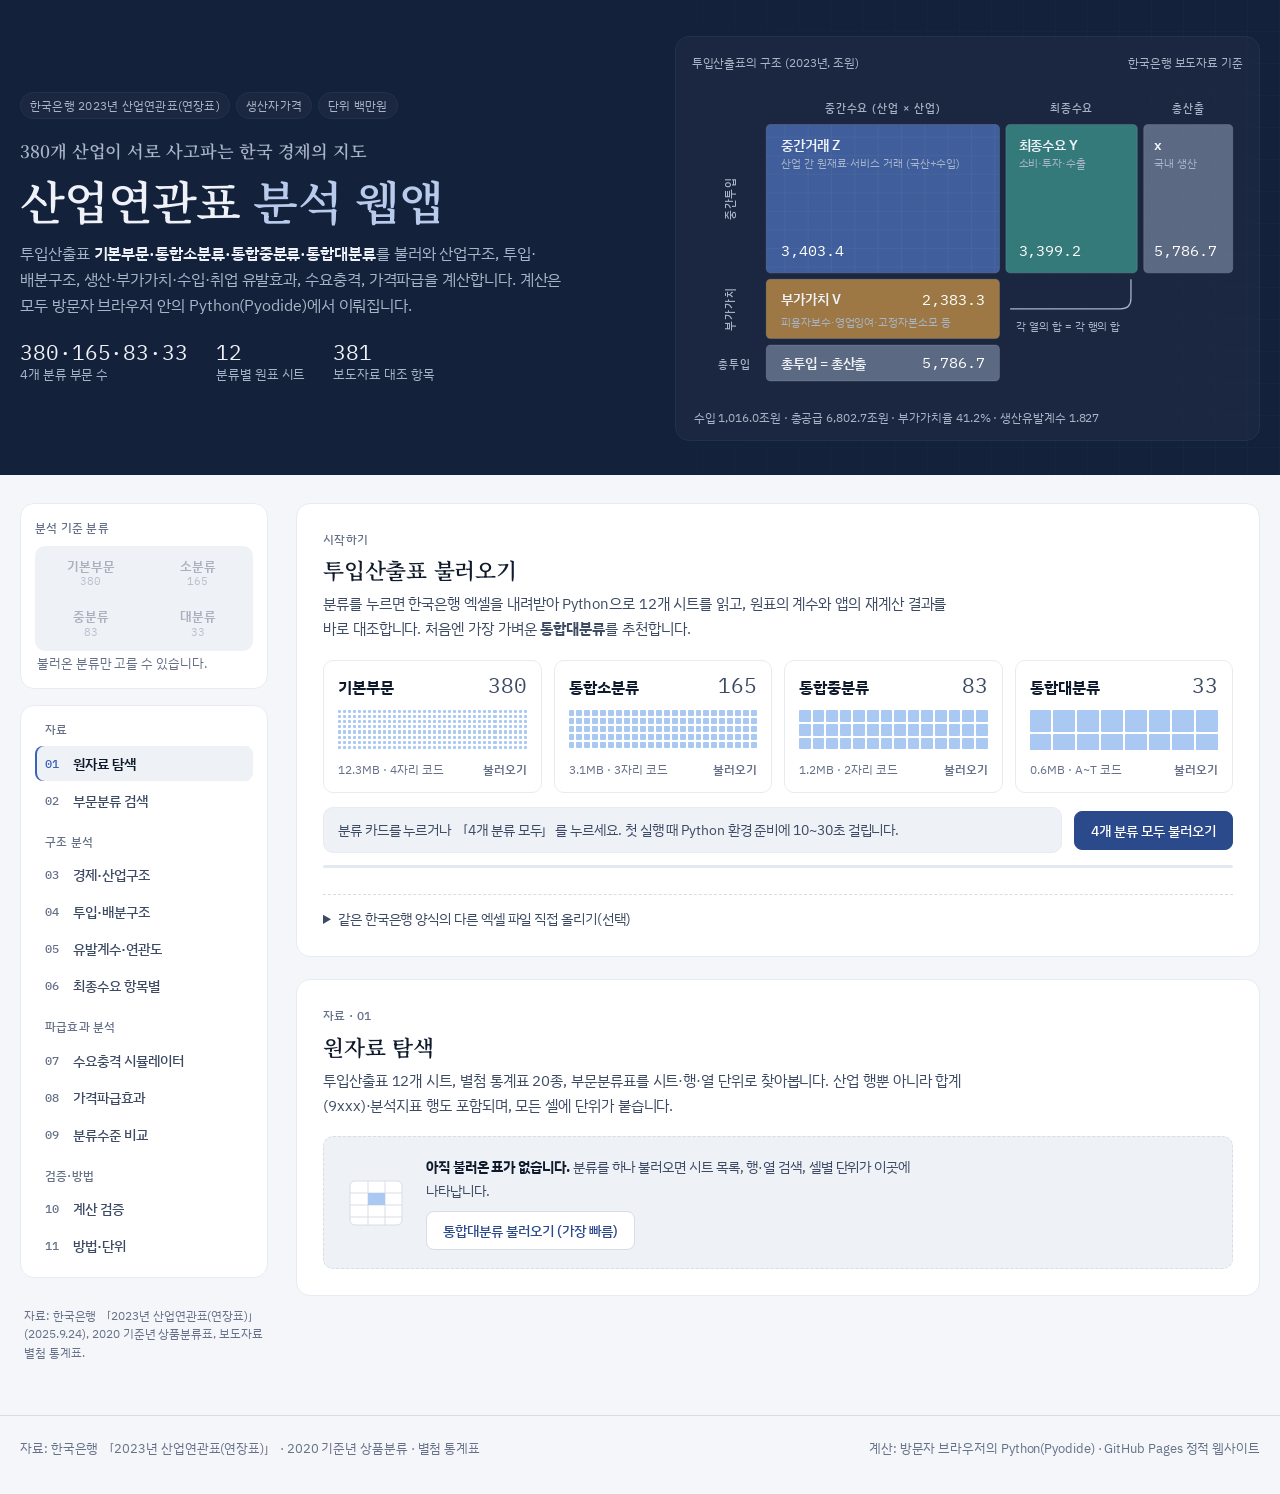
==== index.html @ 854ae1f7 "산업연관표 분석 웹앱 추가 (2023년 산업연관표 연장표) - 기본부문·통합소분류·통합중분류·통합대분류 투입산출표, 부문분류표, 별첨 통계표 - Pyodide로 브라우저에서 mod" ====
<!DOCTYPE html>
<html lang="ko">
<head>
<meta charset="utf-8">
<meta name="viewport" content="width=device-width,initial-scale=1,viewport-fit=cover">
<title>산업연관표 분석 웹앱</title>
<meta name="description" content="한국은행 2023년 산업연관표(연장표) 기본부문·소분류·중분류·대분류 투입산출표를 브라우저(Pyodide)에서 분석하는 웹앱">
<link rel="preconnect" href="https://fonts.googleapis.com">
<link rel="preconnect" href="https://fonts.gstatic.com" crossorigin>
<link rel="stylesheet" href="https://fonts.googleapis.com/css2?family=IBM+Plex+Mono:wght@400;500&family=IBM+Plex+Sans+KR:wght@400;500;600;700&family=Noto+Serif+KR:wght@600;700&display=swap">
<link rel="stylesheet" href="./style.css">
<script defer src="./app.js"></script>
</head>
<body>
<header class="hero">
  <div class="wrap">
    <div>
      <div class="hero-meta">
        <span class="tag">한국은행 2023년 산업연관표(연장표)</span>
        <span class="tag">생산자가격</span>
        <span class="tag">단위 백만원</span>
      </div>
      <p class="kicker">380개 산업이 서로 사고파는 한국 경제의 지도</p>
      <h1>산업연관표 <em>분석 웹앱</em></h1>
      <p class="lead">투입산출표 <strong>기본부문·통합소분류·통합중분류·통합대분류</strong>를 불러와 산업구조, 투입·배분구조, 생산·부가가치·수입·취업 유발효과, 수요충격, 가격파급을 계산합니다. 계산은 모두 방문자 브라우저 안의 Python(Pyodide)에서 이뤄집니다.</p>
      <div class="hero-facts">
        <div><b>380·165·83·33</b><span>4개 분류 부문 수</span></div>
        <div><b>12</b><span>분류별 원표 시트</span></div>
        <div><b>381</b><span>보도자료 대조 항목</span></div>
      </div>
    </div>
    <figure class="io-figure" aria-labelledby="io-cap">
      <figcaption id="io-cap"><span>투입산출표의 구조 (2023년, 조원)</span><span id="hero-src">한국은행 보도자료 기준</span></figcaption>
      <svg viewBox="0 0 520 300" role="img" aria-label="투입산출표 구조도: 중간거래, 최종수요, 부가가치, 총산출">
        <defs>
          <pattern id="cells" width="22" height="17.5" patternUnits="userSpaceOnUse"><path d="M22 0V17.5M0 17.5H22" class="grid-line"/></pattern>
        </defs>
        <text class="t-ax" x="180" y="28" text-anchor="middle">중간수요 (산업 × 산업)</text>
        <text class="t-ax" x="358" y="28" text-anchor="middle">최종수요</text>
        <text class="t-ax" x="468" y="28" text-anchor="middle">총산출</text>
        <text class="t-ax" transform="rotate(-90 40 110)" x="40" y="110" text-anchor="middle">중간투입</text>
        <text class="t-ax" transform="rotate(-90 40 214)" x="40" y="214" text-anchor="middle">부가가치</text>
        <text class="t-ax" x="40" y="270" text-anchor="middle">총투입</text>
        <rect class="blk" x="70" y="40" width="220" height="140" rx="4" fill="var(--cell-z)"/>
        <rect x="70" y="40" width="220" height="140" rx="4" fill="url(#cells)"/>
        <text class="t-h" x="84" y="64">중간거래 Z</text>
        <text class="t-s" x="84" y="80">산업 간 원재료·서비스 거래 (국산+수입)</text>
        <text class="t-n" id="hero-z" x="84" y="164">3,403.4</text>
        <rect class="blk" x="296" y="40" width="124" height="140" rx="4" fill="var(--cell-f)"/>
        <text class="t-h" x="308" y="64">최종수요 Y</text>
        <text class="t-s" x="308" y="80">소비·투자·수출</text>
        <text class="t-n" id="hero-f" x="308" y="164">3,399.2</text>
        <rect class="blk" x="426" y="40" width="84" height="140" rx="4" fill="var(--cell-t)"/>
        <text class="t-h" x="436" y="64">x</text>
        <text class="t-s" x="436" y="80">국내 생산</text>
        <text class="t-n" id="hero-x" x="436" y="164">5,786.7</text>
        <rect class="blk" x="70" y="186" width="220" height="56" rx="4" fill="var(--cell-v)"/>
        <text class="t-h" x="84" y="209">부가가치 V</text>
        <text class="t-n" id="hero-va" x="276" y="210" text-anchor="end">2,383.3</text>
        <text class="t-s" x="84" y="230">피용자보수·영업잉여·고정자본소모 등</text>
        <rect class="blk" x="70" y="248" width="220" height="34" rx="4" fill="var(--cell-t)"/>
        <text class="t-h" x="84" y="270">총투입 = 총산출</text>
        <text class="t-n" id="hero-x2" x="276" y="270" text-anchor="end">5,786.7</text>
        <path class="arrow" d="M300 214 H404 Q414 214 414 204 V186"/>
        <text class="t-s" x="306" y="234">각 열의 합 = 각 행의 합</text>
      </svg>
      <p class="note" id="hero-note">수입 1,016.0조원 · 총공급 6,802.7조원 · 부가가치율 41.2% · 생산유발계수 1.827</p>
    </figure>
  </div>
</header>

<div class="wrap app">
  <!-- ============ 사이드바 ============ -->
  <aside class="side" aria-label="분석 메뉴">
    <div class="side-block">
      <p class="side-label">분석 기준 분류</p>
      <div class="seg" id="level-seg" role="group" aria-label="분석 기준 분류">
        <button type="button" data-level="basic" disabled>기본부문<small>380</small></button>
        <button type="button" data-level="small" disabled>소분류<small>165</small></button>
        <button type="button" data-level="mid" disabled>중분류<small>83</small></button>
        <button type="button" data-level="large" disabled>대분류<small>33</small></button>
      </div>
      <p class="seg-empty" id="seg-empty">불러온 분류만 고를 수 있습니다.</p>
    </div>
    <div class="side-block side-nav-block">
      <nav class="nav tabs" role="tablist" aria-label="분석 화면">
        <p class="nav-group">자료</p>
        <button role="tab" data-tab="explorer" aria-selected="true"><span class="ix">01</span>원자료 탐색</button>
        <button role="tab" data-tab="classify"><span class="ix">02</span>부문분류 검색</button>
        <p class="nav-group">구조 분석</p>
        <button role="tab" data-tab="structure"><span class="ix">03</span>경제·산업구조</button>
        <button role="tab" data-tab="linkage"><span class="ix">04</span>투입·배분구조</button>
        <button role="tab" data-tab="mult"><span class="ix">05</span>유발계수·연관도</button>
        <button role="tab" data-tab="fd"><span class="ix">06</span>최종수요 항목별</button>
        <p class="nav-group">파급효과 분석</p>
        <button role="tab" data-tab="sim"><span class="ix">07</span>수요충격 시뮬레이터</button>
        <button role="tab" data-tab="price"><span class="ix">08</span>가격파급효과</button>
        <button role="tab" data-tab="compare"><span class="ix">09</span>분류수준 비교</button>
        <p class="nav-group">검증·방법</p>
        <button role="tab" data-tab="verify"><span class="ix">10</span>계산 검증</button>
        <button role="tab" data-tab="method"><span class="ix">11</span>방법·단위</button>
      </nav>
    </div>
    <p class="side-source">자료: 한국은행 「2023년 산업연관표(연장표)」(2025.9.24), 2020 기준년 상품분류표, 보도자료 별첨 통계표.</p>
  </aside>

  <main class="content">
    <!-- ============ 자료 불러오기 ============ -->
    <section class="panel" id="loader" aria-labelledby="loader-h">
      <div class="panel-head">
        <div>
          <p class="eyebrow">시작하기</p>
          <h2 id="loader-h">투입산출표 불러오기</h2>
          <p class="panel-desc">분류를 누르면 한국은행 엑셀을 내려받아 Python으로 12개 시트를 읽고, 원표의 계수와 앱의 재계산 결과를 바로 대조합니다. 처음엔 가장 가벼운 <b>통합대분류</b>를 추천합니다.</p>
        </div>
      </div>
      <div class="levels">
        <button type="button" class="load-btn" data-level="basic" data-state="idle">
          <span class="lv-top"><span class="lv-name">기본부문</span><span class="lv-n">380</span></span>
          <span class="lv-glyph" data-n="380" aria-hidden="true"></span>
          <span class="lv-foot"><span>12.3MB · 4자리 코드</span><span class="lv-state">불러오기</span></span>
        </button>
        <button type="button" class="load-btn" data-level="small" data-state="idle">
          <span class="lv-top"><span class="lv-name">통합소분류</span><span class="lv-n">165</span></span>
          <span class="lv-glyph" data-n="165" aria-hidden="true"></span>
          <span class="lv-foot"><span>3.1MB · 3자리 코드</span><span class="lv-state">불러오기</span></span>
        </button>
        <button type="button" class="load-btn" data-level="mid" data-state="idle">
          <span class="lv-top"><span class="lv-name">통합중분류</span><span class="lv-n">83</span></span>
          <span class="lv-glyph" data-n="83" aria-hidden="true"></span>
          <span class="lv-foot"><span>1.2MB · 2자리 코드</span><span class="lv-state">불러오기</span></span>
        </button>
        <button type="button" class="load-btn" data-level="large" data-state="idle">
          <span class="lv-top"><span class="lv-name">통합대분류</span><span class="lv-n">33</span></span>
          <span class="lv-glyph" data-n="33" aria-hidden="true"></span>
          <span class="lv-foot"><span>0.6MB · A~T 코드</span><span class="lv-state">불러오기</span></span>
        </button>
      </div>
      <div class="load-row">
        <p id="status" role="status" class="status">분류 카드를 누르거나 「4개 분류 모두」를 누르세요. 첫 실행 때 Python 환경 준비에 10~30초 걸립니다.</p>
        <button type="button" id="load-all">4개 분류 모두 불러오기</button>
      </div>
      <div class="progress" aria-hidden="true"><div id="progress-bar"></div></div>
      <div class="row"><span id="level-badges" class="badges"></span></div>
      <details class="upload">
        <summary>같은 한국은행 양식의 다른 엑셀 파일 직접 올리기(선택)</summary>
        <p class="muted small">ECOS에서 내려받은 투입산출표(생산자가격)를 분류를 지정해 올릴 수 있습니다. 파일은 브라우저 안에서만 처리되며 어디로도 전송되지 않습니다.</p>
        <div class="row">
          <select id="upload-level" aria-label="올릴 파일의 분류">
            <option value="basic">기본부문(380)</option><option value="small">통합소분류(165)</option>
            <option value="mid">통합중분류(83)</option><option value="large">통합대분류(33)</option>
          </select>
          <input type="file" id="upload-file" accept=".xlsx" aria-label="엑셀 파일 선택">
        </div>
      </details>
    </section>

    <!-- 빈 상태 템플릿은 각 탭에 반복 배치 -->

    <!-- ============ ① 원자료 탐색 ============ -->
    <section class="panel tab" id="tab-explorer" role="tabpanel">
      <div class="panel-head"><div>
        <p class="eyebrow">자료 · 01</p>
        <h2>원자료 탐색</h2>
        <p class="panel-desc">투입산출표 12개 시트, 별첨 통계표 20종, 부문분류표를 시트·행·열 단위로 찾아봅니다. 산업 행뿐 아니라 합계(9xxx)·분석지표 행도 포함되며, 모든 셀에 단위가 붙습니다.</p>
      </div></div>
      <div class="empty-state">
        <svg viewBox="0 0 64 64" aria-hidden="true"><rect x="6" y="10" width="52" height="44" rx="5" fill="var(--surface)" stroke="var(--line)"/><path d="M6 22h52M24 10v44M41 10v44M6 34h52M6 46h52" stroke="var(--line)"/><rect x="24" y="22" width="17" height="12" fill="var(--data-soft)"/></svg>
        <div><p><b>아직 불러온 표가 없습니다.</b> 분류를 하나 불러오면 시트 목록, 행·열 검색, 셀별 단위가 이곳에 나타납니다.</p>
          <button type="button" class="ghost quick-load" data-level="large">통합대분류 불러오기 (가장 빠름)</button></div>
      </div>
      <div class="needs-data">
        <div class="controls">
          <div class="grid3">
            <label>자료<select id="ex-dataset" disabled></select></label>
            <label>시트<select id="ex-sheet" disabled></select></label>
            <label>보기 방식<select id="ex-mode" disabled><option value="row">행 선택 → 각 열 값</option><option value="col">열 선택 → 각 행 값</option></select></label>
          </div>
          <div class="grid2" id="ex-pick">
            <label>행·열 이름 또는 코드 검색<input id="ex-search" placeholder="예: 자동차, 9690, 부가가치" disabled></label>
            <label>선택<select id="ex-item" disabled></select></label>
          </div>
          <label>표 안에서 찾기<input id="ex-filter" placeholder="표시된 항목 중 이름·코드로 거르기" disabled></label>
        </div>
        <p id="ex-unit" class="unit-note"></p>
        <div class="scroll"><table id="ex-table"><caption id="ex-caption">자료를 불러온 후 표시됩니다.</caption></table></div>
      </div>
    </section>

    <!-- ============ ② 부문분류 검색 ============ -->
    <section class="panel tab" id="tab-classify" role="tabpanel" hidden>
      <div class="panel-head"><div>
        <p class="eyebrow">자료 · 02</p>
        <h2>부문분류 연계 검색</h2>
        <p class="panel-desc">「2020 기준년 상품분류(투입산출표)」로 기본부문 ⊂ 통합소분류 ⊂ 통합중분류 ⊂ 통합대분류의 포함 관계를 찾습니다. 불러온 분류는 2023년 총산출(백만원)도 함께 보여줍니다.</p>
      </div></div>
      <div class="empty-state">
        <svg viewBox="0 0 64 64" aria-hidden="true"><circle cx="14" cy="32" r="7" fill="var(--data)"/><circle cx="34" cy="18" r="5" fill="var(--data-soft)"/><circle cx="34" cy="46" r="5" fill="var(--data-soft)"/><circle cx="52" cy="12" r="3.5" fill="var(--line)"/><circle cx="52" cy="24" r="3.5" fill="var(--line)"/><circle cx="52" cy="40" r="3.5" fill="var(--line)"/><circle cx="52" cy="52" r="3.5" fill="var(--line)"/><path d="M20 30 30 20M20 34l10 10M38 17l11-4M38 20l11 3M38 44l11-3M38 47l11 4" stroke="var(--muted)"/></svg>
        <div><p><b>부문분류표는 첫 분류를 불러올 때 함께 읽힙니다.</b> 「반도체」, 「4011」, 「C09」처럼 이름이나 코드로 4개 분류를 한 번에 찾을 수 있습니다.</p>
          <button type="button" class="ghost quick-load" data-level="large">통합대분류 불러오기</button></div>
      </div>
      <div class="needs-data">
        <label>상품명·코드 검색<input id="cl-q" placeholder="예: 반도체, 자동차, 4011, C09" disabled></label>
        <p id="cl-count" class="muted small"></p>
        <div class="scroll tall"><table id="cl-table"></table></div>
      </div>
    </section>

    <!-- ============ ③ 경제·산업구조 ============ -->
    <section class="panel tab" id="tab-structure" role="tabpanel" hidden>
      <div class="panel-head"><div>
        <p class="eyebrow">구조 분석 · 03</p>
        <h2>경제구조와 산업구조</h2>
        <p class="panel-desc">한국은행 「주요 용어 해설」의 정의대로 계산합니다. 전산업 지표는 어느 분류로 계산해도 같고, 부문별 지표는 선택한 분류의 부문 단위입니다.</p>
      </div><span class="formula">부가가치율 = 부가가치 ÷ 총투입</span></div>
      <div class="empty-state">
        <svg viewBox="0 0 64 64" aria-hidden="true"><rect x="8" y="36" width="9" height="20" rx="2" fill="var(--data-soft)"/><rect x="22" y="24" width="9" height="32" rx="2" fill="var(--data)"/><rect x="36" y="30" width="9" height="26" rx="2" fill="var(--data-soft)"/><rect x="50" y="14" width="9" height="42" rx="2" fill="var(--data)"/></svg>
        <div><p><b>총공급·총산출·부가가치 같은 거시 흐름과</b> 부문별 부가가치율·중간투입률·국산화율·수입의존도·수출률이 여기에 나옵니다.</p>
          <button type="button" class="ghost quick-load" data-level="large">통합대분류 불러오기</button></div>
      </div>
      <div class="needs-data">
        <div id="macro" class="cards"></div>
        <h3>부문별 구조 지표</h3>
        <div class="controls"><div class="grid3">
          <label>막대그래프 지표<select id="st-metric"></select></label>
          <label>표시 개수<select id="st-top"><option>15</option><option selected>20</option><option>30</option><option value="9999">전체</option></select></label>
          <label>부문 검색<input id="st-q" placeholder="이름 또는 코드"></label>
        </div></div>
        <div id="st-bars" class="bars" aria-label="부문별 지표 막대그래프"></div>
        <div class="table-tools"><button type="button" class="ghost" data-csv="st-table">CSV 다운로드</button><span class="muted">열 제목을 누르면 정렬됩니다.</span></div>
        <div class="scroll tall"><table id="st-table"></table></div>
      </div>
    </section>

    <!-- ============ ④ 투입·배분구조 ============ -->
    <section class="panel tab" id="tab-linkage" role="tabpanel" hidden>
      <div class="panel-head"><div>
        <p class="eyebrow">구조 분석 · 04</p>
        <h2>투입구조(열)와 배분구조(행)</h2>
        <p class="panel-desc">선택한 부문이 생산을 위해 무엇을 얼마나 사들였는지(투입구조), 그 상품이 어느 부문과 최종수요로 팔렸는지(배분구조)를 봅니다.</p>
      </div><span class="formula">a<sub>ij</sub> = z<sub>ij</sub> ÷ x<sub>j</sub></span></div>
      <div class="empty-state">
        <svg viewBox="0 0 64 64" aria-hidden="true"><circle cx="32" cy="32" r="9" fill="var(--data)"/><path d="M8 14l16 12M8 32h14M8 50l16-12M40 26l16-12M42 32h14M40 38l16 12" stroke="var(--muted)" stroke-width="2"/></svg>
        <div><p><b>한 산업의 앞뒤 연결고리를 봅니다.</b> 예: 컴퓨터·전자 및 광학기기는 생산액의 34.7%를 같은 부문 제품(부품)으로 투입합니다.</p>
          <button type="button" class="ghost quick-load" data-level="large">통합대분류 불러오기</button></div>
      </div>
      <div class="needs-data">
        <div class="controls"><div class="grid2">
          <label>부문 검색<input id="lk-q" placeholder="이름 또는 코드"></label>
          <label>부문<select id="lk-sector"></select></label>
        </div></div>
        <div id="lk-cards" class="cards"></div>
        <div class="grid2 cols">
          <div><h3>주요 투입 상품 <small>상위 15 · 백만원, 투입계수</small></h3><div class="scroll"><table id="lk-in"></table></div>
            <h3>부가가치 구성</h3><div class="scroll"><table id="lk-va"></table></div></div>
          <div><h3>주요 판매처 <small>중간수요 상위 15 · 총수요 대비 %</small></h3><div class="scroll"><table id="lk-out"></table></div>
            <h3>최종수요 항목별 판매</h3><div class="scroll"><table id="lk-fd"></table></div></div>
        </div>
      </div>
    </section>

    <!-- ============ ⑤ 유발계수·연관도 ============ -->
    <section class="panel tab" id="tab-mult" role="tabpanel" hidden>
      <div class="panel-head"><div>
        <p class="eyebrow">구조 분석 · 05</p>
        <h2>유발계수와 영향력·감응도계수</h2>
        <p class="panel-desc">생산유발계수는 L의 열합, 부가가치유발계수는 v̂L의 열합, 수입유발계수는 A<sup>m</sup>L의 열합입니다. 영향력계수(후방연쇄)와 감응도계수(전방연쇄)로 산업을 네 유형으로 나눕니다.</p>
      </div><span class="formula">L = (I − A<sup>d</sup>)<sup>−1</sup></span></div>
      <div class="empty-state">
        <svg viewBox="0 0 64 64" aria-hidden="true"><path d="M32 6v52M6 32h52" stroke="var(--muted)" stroke-dasharray="3 3"/><circle cx="44" cy="18" r="6" fill="var(--data)"/><circle cx="20" cy="22" r="4" fill="var(--data-soft)"/><circle cx="18" cy="44" r="5" fill="var(--data-soft)"/><circle cx="46" cy="44" r="4" fill="var(--data)"/></svg>
        <div><p><b>영향력계수 × 감응도계수 4분면 산점도</b>와 생산·부가가치·수입·취업·고용 유발계수 표가 여기에 나옵니다.</p>
          <button type="button" class="ghost quick-load" data-level="large">통합대분류 불러오기</button></div>
      </div>
      <div class="needs-data">
        <p id="mu-emp-note" class="unit-note"></p>
        <div class="grid2 cols">
          <figure class="chart">
            <figcaption>영향력계수(가로) × 감응도계수(세로) · 기준선 1.0 · 점 크기는 총산출</figcaption>
            <div id="mu-scatter"></div>
            <p class="muted small">점에 마우스를 올리면 부문명이 보입니다. 표 검색어와 일치하는 부문은 주황색으로 표시됩니다.</p>
          </figure>
          <div>
            <label>부문 검색(표·그래프 강조)<input id="mu-q" placeholder="이름 또는 코드"></label>
            <div id="mu-quad" class="quad-summary"></div>
          </div>
        </div>
        <div class="table-tools"><button type="button" class="ghost" data-csv="mu-table">CSV 다운로드</button><span class="muted">열 제목을 누르면 정렬됩니다.</span></div>
        <div class="scroll tall"><table id="mu-table"></table></div>
      </div>
    </section>

    <!-- ============ ⑥ 최종수요 항목별 ============ -->
    <section class="panel tab" id="tab-fd" role="tabpanel" hidden>
      <div class="panel-head"><div>
        <p class="eyebrow">구조 분석 · 06</p>
        <h2>최종수요 항목별 유발효과</h2>
        <p class="panel-desc">생산·부가가치 유발계수는 유발액 ÷ 국산 최종수요, 수입유발계수는 (A<sup>m</sup>LY<sup>d</sup> + Y<sup>m</sup>) ÷ 국산+수입 최종수요입니다. 의존도는 전체 유발액 중 항목의 비중(%)이며, 한국은행 통계표 15와 같은 산식입니다.</p>
      </div><span class="formula">LY<sup>d</sup> ÷ Y<sup>d</sup></span></div>
      <div class="empty-state">
        <svg viewBox="0 0 64 64" aria-hidden="true"><rect x="8" y="14" width="48" height="10" rx="3" fill="var(--data)"/><rect x="8" y="28" width="34" height="10" rx="3" fill="var(--data-soft)"/><rect x="8" y="42" width="40" height="10" rx="3" fill="var(--data-soft)"/></svg>
        <div><p><b>소비·투자·수출이 각각 생산과 부가가치, 수입, 일자리를 얼마나 만드는지</b> 비교합니다.</p>
          <button type="button" class="ghost quick-load" data-level="large">통합대분류 불러오기</button></div>
      </div>
      <div class="needs-data">
        <div class="scroll"><table id="fd-table"></table></div>
        <h3>항목별 부문 유발액</h3>
        <div class="controls"><label>최종수요 항목<select id="fd-item"></select></label></div>
        <div id="fd-bars" class="bars"></div>
        <div class="table-tools"><button type="button" class="ghost" data-csv="fd-sector">CSV 다운로드</button></div>
        <div class="scroll tall"><table id="fd-sector"></table></div>
      </div>
    </section>

    <!-- ============ ⑦ 수요충격 시뮬레이터 ============ -->
    <section class="panel tab" id="tab-sim" role="tabpanel" hidden>
      <div class="panel-head"><div>
        <p class="eyebrow">파급효과 분석 · 07</p>
        <h2>최종수요 변화(수요충격) 시뮬레이터</h2>
        <p class="panel-desc">여러 부문의 증가·감소(음수)를 함께 입력할 수 있습니다. 결과의 부가가치유발액 + 수입유발액 = 입력한 최종수요 변화액이 되는지 자동으로 검산합니다.</p>
      </div><span class="formula">Δx = (I − A<sup>d</sup>)<sup>−1</sup>Δf<sup>d</sup></span></div>
      <div class="empty-state">
        <svg viewBox="0 0 64 64" aria-hidden="true"><circle cx="32" cy="32" r="5" fill="var(--hilite)"/><circle cx="32" cy="32" r="13" fill="none" stroke="var(--data)" stroke-width="2"/><circle cx="32" cy="32" r="22" fill="none" stroke="var(--data-soft)" stroke-width="2"/></svg>
        <div><p><b>예: 반도체 수출이 1조원 줄면?</b> 통합대분류 기준으로 생산 1조 7,181억원, 부가가치 5,716억원, 일자리 3,622명이 줄어드는 것으로 계산됩니다.</p>
          <button type="button" class="ghost quick-load" data-level="large">통합대분류 불러오기</button></div>
      </div>
      <div class="needs-data">
        <div class="controls">
          <form id="sim-form" class="sim-form">
            <label>부문 검색<input id="sim-q" placeholder="이름 또는 코드"></label>
            <label>부문<select id="sim-sector" required></select></label>
            <label>변화액 (백만원)<input id="sim-amount" type="number" step="any" value="1000" required></label>
            <button type="submit">시나리오에 추가</button>
          </form>
          <p class="muted small" style="margin:0 0 6px">1,000백만원 = 10억원, 1,000,000백만원 = 1조원. 감소는 음수로 입력합니다.</p>
        </div>
        <fieldset class="radio">
          <legend>입력한 금액의 성격</legend>
          <label><input type="radio" name="sim-mode" value="domestic" checked> 국산품 최종수요 변화 (수입 완제품 제외)</label>
          <label><input type="radio" name="sim-mode" value="total"> 국산+수입 최종수요 변화 — 부문별 최종수요 자급률로 국산분만 파급</label>
        </fieldset>
        <ul id="sim-basket" class="basket"></ul>
        <div class="row">
          <button type="button" id="sim-run">파급효과 계산</button>
          <button type="button" class="ghost" id="sim-clear">시나리오 비우기</button>
          <button type="button" class="ghost" id="sim-example">예시: 반도체 수출 1조원 감소</button>
        </div>
        <p id="sim-status" role="status" class="status">시나리오를 추가하세요.</p>
        <div id="sim-result" hidden>
          <div id="sim-cards" class="cards"></div>
          <p id="sim-note" class="unit-note"></p>
          <h3>생산유발액 상위 15개 부문 <small>백만원 · 진한 부분 = 직접효과</small></h3>
          <div id="sim-bars" class="bars"></div>
          <div class="table-tools"><button type="button" class="ghost" data-csv="sim-table">전체 부문 CSV 다운로드</button></div>
          <div class="scroll tall"><table id="sim-table"></table></div>
        </div>
      </div>
    </section>

    <!-- ============ ⑧ 가격파급효과 ============ -->
    <section class="panel tab" id="tab-price" role="tabpanel" hidden>
      <div class="panel-head"><div>
        <p class="eyebrow">파급효과 분석 · 08</p>
        <h2>가격파급효과 (레온티에프 가격모형)</h2>
        <p class="panel-desc">비용 상승이 생산자가격에 100% 전가되고 수요·투입구조는 변하지 않는다고 가정한 <b>최대 파급효과</b>입니다.</p>
      </div><span class="formula">p′ = p′A<sup>d</sup> + p<sub>m</sub>′A<sup>m</sup> + v′</span></div>
      <div class="empty-state">
        <svg viewBox="0 0 64 64" aria-hidden="true"><path d="M8 50 22 38l10 6 22-26" fill="none" stroke="var(--neg)" stroke-width="3" stroke-linecap="round" stroke-linejoin="round"/><path d="M46 18h8v8" fill="none" stroke="var(--neg)" stroke-width="3" stroke-linecap="round"/></svg>
        <div><p><b>예: 원유 수입가격이 10% 오르면?</b> 기본부문 기준으로 나프타 7.5%, 경유 6.7%가 오르고 소비자물가는 약 0.21% 오릅니다.</p>
          <button type="button" class="ghost quick-load" data-level="large">통합대분류 불러오기</button></div>
      </div>
      <div class="needs-data">
        <div class="controls">
          <div class="grid3">
            <label>충격 유형<select id="pr-mode">
              <option value="import">수입품 가격 상승 (예: 원유)</option>
              <option value="domestic">국산품 가격 외생 상승 (예: 전력)</option>
              <option value="va">부가가치 항목 상승 (예: 임금)</option>
            </select></label>
            <label id="pr-sector-wrap">부문<select id="pr-sector"></select></label>
            <label id="pr-item-wrap" hidden>부가가치 항목<select id="pr-item">
              <option value="9610">피용자보수(임금)</option><option value="9621">영업잉여</option>
              <option value="9622">고정자본소모</option><option value="9630">생산세(보조금공제)</option><option value="all">부가가치 전체</option>
            </select></label>
            <label>상승률 (%)<input id="pr-rate" type="number" step="any" value="10"></label>
          </div>
          <label id="pr-q-wrap">부문 검색<input id="pr-q" placeholder="이름 또는 코드 (예: 원유, 화력, 전력)"></label>
        </div>
        <div class="row"><button type="button" id="pr-run">가격파급 계산</button></div>
        <p id="pr-status" role="status" class="status">충격 유형과 상승률을 고른 뒤 계산하세요.</p>
        <div id="pr-result" hidden>
          <div id="pr-cards" class="cards"></div>
          <h3>가격 상승률 상위 20개 부문 <small>%</small></h3>
          <div id="pr-bars" class="bars"></div>
          <div class="table-tools"><button type="button" class="ghost" data-csv="pr-table">CSV 다운로드</button></div>
          <div class="scroll tall"><table id="pr-table"></table></div>
        </div>
      </div>
    </section>

    <!-- ============ ⑨ 분류수준 비교 ============ -->
    <section class="panel tab" id="tab-compare" role="tabpanel" hidden>
      <div class="panel-head"><div>
        <p class="eyebrow">파급효과 분석 · 09</p>
        <h2>분류수준 비교 — 같은 산업, 다른 집계</h2>
        <p class="panel-desc">기본부문 하나를 고르면 그 부문이 속한 소·중·대분류의 계수와 <b>같은 금액의 수요충격</b>을 각 분류표로 계산한 결과를 나란히 놓습니다. 상위 분류일수록 투입구조가 다른 부문이 섞여 결과가 달라지는 <b>집계 편의</b>를 확인할 수 있습니다.</p>
      </div></div>
      <div class="empty-state">
        <svg viewBox="0 0 64 64" aria-hidden="true"><rect x="6" y="40" width="10" height="16" rx="2" fill="var(--data-soft)"/><rect x="20" y="34" width="10" height="22" rx="2" fill="var(--data-soft)"/><rect x="34" y="32" width="10" height="24" rx="2" fill="var(--data-soft)"/><rect x="48" y="18" width="10" height="38" rx="2" fill="var(--data)"/></svg>
        <div><p><b>예: 집적회로 1조원 수요 증가</b>는 기본부문 표로 1조 5,084억원, 대분류(컴퓨터·전자 및 광학기기) 표로 1조 7,181억원의 생산을 유발해 13.9% 차이가 납니다. 두 개 이상의 분류를 불러오면 비교할 수 있습니다.</p>
          <button type="button" class="ghost quick-load" data-level="all">4개 분류 모두 불러오기</button></div>
      </div>
      <div class="needs-data">
        <div class="controls"><div class="grid3">
          <label>기본부문 검색<input id="cp-q" placeholder="예: 집적회로, 승용차, 화력"></label>
          <label>기본부문<select id="cp-sector"></select></label>
          <label>수요충격 (백만원)<input id="cp-amount" type="number" step="any" value="1000000"></label>
        </div></div>
        <div class="row"><button type="button" id="cp-run">비교 계산</button></div>
        <p id="cp-status" role="status" class="status">기본부문을 고르고 「비교 계산」을 누르세요.</p>
        <div id="cp-path" class="path"></div>
        <div class="scroll"><table id="cp-table"></table></div>
        <p id="cp-note" class="unit-note"></p>
      </div>
    </section>

    <!-- ============ ⑩ 검증 ============ -->
    <section class="panel tab" id="tab-verify" role="tabpanel" hidden>
      <div class="panel-head"><div>
        <p class="eyebrow">검증·방법 · 10</p>
        <h2>계산 검증</h2>
        <p class="panel-desc">앱의 계산이 한국은행 원표와 공표 수치를 그대로 재현하는지 세 단계로 확인합니다.</p>
      </div></div>
      <div class="empty-state">
        <svg viewBox="0 0 64 64" aria-hidden="true"><circle cx="32" cy="32" r="24" fill="var(--good-soft)"/><path d="M20 33l8 8 16-18" fill="none" stroke="var(--good)" stroke-width="4" stroke-linecap="round" stroke-linejoin="round"/></svg>
        <div><p><b>검증 결과 요약</b>: 원표 계수 재현 오차 10<sup>−14</sup> 이하, 분류 간 합계 차이 0, 보도자료·통계표 381개 중 378개 일치. 자료를 불러오면 직접 확인할 수 있습니다.</p>
          <button type="button" class="ghost quick-load" data-level="large">통합대분류 불러오기</button></div>
      </div>
      <div class="needs-data">
        <h3>1) 원표 대조 <small>불러온 각 분류표</small></h3>
        <p class="muted small">거래표 항등식(백만원 단위 오차)과, 앱이 거래표에서 다시 계산한 계수가 원표 계수 시트와 얼마나 다른지(최대 절대오차)를 보여줍니다.</p>
        <div id="vf-levels"></div>
        <h3>2) 분류 간 정합성 <small>부문분류표로 하위 분류 합산 = 상위 분류 공식표?</small></h3>
        <div class="row"><button type="button" id="vf-cons">정합성 검사</button></div>
        <div class="scroll"><table id="vf-cons-table"></table></div>
        <h3>3) 한국은행 보도자료·통계표 수치 재현 <small>통합대분류 필요</small></h3>
        <p class="muted small">보도자료 본문 수치와 별첨 통계표 11~15·18~20의 2023년 값을 대조합니다. 전산업은 1부문, 농림수산품·공산품 등은 7부문, 소비재제품·생산자서비스 등은 13부문으로 통합한 표에서 계산합니다(통계표 각주 방식).</p>
        <div class="row"><button type="button" id="vf-press">재현 검증 실행</button><label class="inline"><input type="checkbox" id="vf-only-fail"> 불일치만 보기</label></div>
        <p id="vf-press-summary" class="status">「재현 검증 실행」을 누르세요.</p>
        <div class="scroll tall"><table id="vf-press-table"></table></div>
      </div>
    </section>

    <!-- ============ ⑪ 방법·단위 ============ -->
    <section class="panel tab" id="tab-method" role="tabpanel" hidden>
      <div class="panel-head"><div>
        <p class="eyebrow">검증·방법 · 11</p>
        <h2>분석 방법과 단위</h2>
      </div></div>
      <div class="method">
        <h3>자료</h3>
        <ul>
          <li>한국은행, 「2023년 산업연관표(연장표)」(2025.9.24 공표) — 투입산출표(생산자가격) 통합대·중·소분류, 기본부문. 2020년 실측표를 기준년표로 간접 추계한 연장표이며, 금액은 <strong>당해년(2023년) 가격, 백만원</strong>입니다.</li>
          <li>「2020 기준년 상품분류(투입산출표)」 부문분류표, 보도자료 별첨 통계표 20종(2020~2023), 보도자료 원문(<a href="./docs/2023-io-press-release.pdf">PDF</a>, <a href="./docs/2023-io-press-release.hwp">HWP</a>).</li>
          <li>출처: 한국은행 경제통계시스템(ECOS) 2.2 산업연관표 &gt; 2.2.1 2020년 실측표 기준 &gt; 2023 연장표. 산업 단위 집계 통계로 개인정보는 없습니다.</li>
        </ul>
        <h3>단위</h3>
        <div class="scroll"><table class="plain">
          <thead><tr><th>항목</th><th>단위</th><th>비고</th></tr></thead>
          <tbody>
            <tr><td>거래표(총·국산·수입), 산출액, 부가가치, 최종수요, 유발액</td><td>백만원</td><td>1,000백만원 = 10억원, 1,000,000백만원 = 1조원</td></tr>
            <tr><td>투입계수(A, A<sup>d</sup>, A<sup>m</sup>)</td><td>무단위 계수</td><td>투입액 ÷ 해당 부문 총투입액</td></tr>
            <tr><td>생산·부가가치·수입유발계수</td><td>무단위 계수(배)</td><td>최종수요 1단위(1원)당 유발액</td></tr>
            <tr><td>영향력계수·감응도계수</td><td>상대지수</td><td>전산업 평균 = 1</td></tr>
            <tr><td>중간투입률·부가가치율·국산화율·수입의존도·수출률·수입률</td><td>%</td><td>아래 정의 참조</td></tr>
            <tr><td>취업자·임금근로자 수</td><td>명(통계표 원자료는 천명)</td><td>전업환산(FTE) 기준</td></tr>
            <tr><td>취업·고용계수, 취업·고용유발계수 / 시뮬레이터의 취업유발</td><td>명/10억원 / 명</td><td>시뮬레이터는 입력액(백만원)에 대한 인원</td></tr>
            <tr><td>가격파급효과</td><td>% (가격 상승률)</td><td>생산자가격 기준</td></tr>
          </tbody>
        </table></div>
        <h3>지표 정의 <small>한국은행 「주요 용어 해설」</small></h3>
        <ul class="defs">
          <li>총공급 = 총산출(국내공급) + 수입(해외공급) · 총수요 = 중간수요 + 최종수요(소비+투자+수출)</li>
          <li>중간투입률 = 중간재 투입액 ÷ 총투입 · 부가가치율 = 부가가치 ÷ 총투입</li>
          <li>국산화율 = 국산 중간재 투입액 ÷ 중간재 투입액 · 수입의존도(수입 중간투입률) = 수입 중간재 투입액 ÷ 총투입</li>
          <li>수출률 = 수출액 ÷ 총산출 · 수입률 = 수입액(수입계) ÷ 총공급 · 중간수요율 = 중간수요 ÷ 총수요</li>
          <li>취업(고용)계수 = 총산출 10억원 생산에 소요되는 취업자(임금근로자) 수</li>
        </ul>
        <h3>모형</h3>
        <ul class="defs">
          <li>국산투입계수 a<sup>d</sup><sub>ij</sub> = z<sup>d</sup><sub>ij</sub>/x<sub>j</sub>, 수입투입계수 a<sup>m</sup><sub>ij</sub> = z<sup>m</sup><sub>ij</sub>/x<sub>j</sub> (산출액 0인 부문의 계수는 0)</li>
          <li>생산유발계수 L = (I − A<sup>d</sup>)<sup>−1</sup> (비경쟁수입형) · 수입유발계수 = A<sup>m</sup>L · 부가가치유발계수 = v̂L</li>
          <li>영향력계수 = L의 열합 ÷ 열합 평균 · 감응도계수 = L의 행합 ÷ 행합 평균</li>
          <li>최종수요 항목별: 생산유발액 = LY<sup>d</sup>, 부가가치유발액 = v̂LY<sup>d</sup>, 수입유발액 = A<sup>m</sup>LY<sup>d</sup> + Y<sup>m</sup></li>
          <li>취업(고용)유발 = êLΔf<sup>d</sup>. 통계표 16·17의 2023년 대분류별 취업자·임금근로자 수로 계산하므로 <strong>통합대분류에서 정확</strong>하고, 하위 분류에서는 소속 대분류의 취업계수를 같게 적용한 <strong>근사치</strong>입니다.</li>
          <li>가격모형: 수입품 k 가격 r 상승 → Δp′ = r·A<sup>m</sup><sub>k·</sub>L; 국산품 k 가격 r 외생 상승 → Δp<sub>o</sub>′ = r·A<sup>d</sup><sub>k,o</sub>(I − A<sup>d</sup><sub>oo</sub>)<sup>−1</sup>; 부가가치 항목 r 상승 → Δp′ = r·v<sub>item</sub>′L. 소비자물가 영향은 민간소비지출(국산·수입) 구성비 가중평균.</li>
        </ul>
        <h3>해석상 유의점</h3>
        <ul>
          <li>산업연관모형은 고정 투입계수·규모수익불변·공급제약 없음·가격 불변을 가정하므로 결과는 <strong>잠재적 파급효과의 상한</strong>에 가깝습니다.</li>
          <li>연장표(2023)는 실측표가 아닌 간접 추계표이며 당해년 가격 기준이므로, 연도 간 비교 때 가격 변동을 고려해야 합니다.</li>
          <li>한국은행은 반올림 때문에 상위 부문 숫자가 하위 부문 합계와 다를 수 있다고 안내하지만, 이 앱이 검사한 2023년 투입산출표는 모든 분류 간 합계가 정확히 일치했습니다(10 계산 검증).</li>
        </ul>
      </div>
    </section>
  </main>
</div>
<div id="tooltip" class="tooltip" role="tooltip" hidden></div>
<footer class="site-footer"><div class="wrap"><span>자료: 한국은행 「2023년 산업연관표(연장표)」 · 2020 기준년 상품분류 · 별첨 통계표</span><span>계산: 방문자 브라우저의 Python(Pyodide) · GitHub Pages 정적 웹사이트</span></div></footer>
</body>
</html>
---- style.css ----
/* 레이아웃: 상단 히어로(투입산출표 구조도) + 좌측 고정 사이드바 + 우측 분석 패널
   색: 차가운 종이 바탕, 짙은 잉크 남색, 데이터는 단일 파랑(증감은 파랑↔빨강), 선택 강조는 주황 */
:root{
  color-scheme:light;
  --paper:#f4f6f9; --surface:#ffffff; --surface-2:#eef1f6; --surface-3:#e4e9f1;
  --line:#d7dde7; --line-soft:#e7ebf2;
  --ink:#0f1b2d; --ink-2:#3d4a63; --muted:#667189;
  --accent:#2b4a8b; --accent-2:#3a63b8; --accent-ink:#ffffff; --accent-soft:#edf2fa;
  --data:#2a78d6; --data-soft:#a9c8f2; --neg:#d64545; --neg-soft:#f2b9b9; --hilite:#eb6834;
  --good:#0f8a43; --good-soft:#e3f4ea; --warn:#9a6700; --warn-soft:#fbf0d6; --bad:#c43333; --bad-soft:#fbe5e5;
  --hero:#14213a; --hero-2:#1a2944; --hero-ink:#eef2f8; --hero-muted:#a8b5c9; --hero-line:#22324e;
  --cell-z:#4567a8; --cell-f:#3a8783; --cell-v:#b08445; --cell-t:#66748c;
  --focus:#eb6834;
  --font-body:"IBM Plex Sans KR","Pretendard","Apple SD Gothic Neo","Malgun Gothic",system-ui,sans-serif;
  --font-display:"Noto Serif KR","Nanum Myeongjo","AppleMyungjo",serif;
  --font-num:"IBM Plex Mono","SFMono-Regular",Menlo,Consolas,monospace;
  --r-s:6px; --r-m:10px; --r-l:14px;
  --shadow:0 1px 2px rgba(15,27,45,.04);
}
@media (prefers-color-scheme:dark){
  :root:not([data-theme="light"]){
    color-scheme:dark;
    --paper:#0b121d; --surface:#111a28; --surface-2:#172235; --surface-3:#1e2b41;
    --line:#2a3850; --line-soft:#1f2b3f;
    --ink:#e9eef7; --ink-2:#b9c4d6; --muted:#8b97ac;
    --accent:#7ea2f5; --accent-2:#9ab6f8; --accent-ink:#0b121d; --accent-soft:#1b2a47;
    --data:#4a90e8; --data-soft:#24497a; --neg:#ec6b6b; --neg-soft:#6b2e2e; --hilite:#f07a45;
    --good:#4cc47e; --good-soft:#14301f; --warn:#e3b341; --warn-soft:#33290f; --bad:#ef7070; --bad-soft:#3a1b1b;
    --hero:#0c1524; --hero-2:#111c2e; --hero-ink:#eef2f8; --hero-muted:#9aa8bd; --hero-line:#1b2940;
    --cell-z:#4d6fb0; --cell-f:#3b8e8a; --cell-v:#b78a4a; --cell-t:#6a7891;
    --focus:#f07a45;
    --shadow:0 1px 2px rgba(0,0,0,.4),0 6px 18px rgba(0,0,0,.25);
  }
}
:root[data-theme="dark"]{
  color-scheme:dark;
  --paper:#0b121d; --surface:#111a28; --surface-2:#172235; --surface-3:#1e2b41;
  --line:#2a3850; --line-soft:#1f2b3f;
  --ink:#e9eef7; --ink-2:#b9c4d6; --muted:#8b97ac;
  --accent:#7ea2f5; --accent-2:#9ab6f8; --accent-ink:#0b121d; --accent-soft:#1b2a47;
  --data:#4a90e8; --data-soft:#24497a; --neg:#ec6b6b; --neg-soft:#6b2e2e; --hilite:#f07a45;
  --good:#4cc47e; --good-soft:#14301f; --warn:#e3b341; --warn-soft:#33290f; --bad:#ef7070; --bad-soft:#3a1b1b;
  --hero:#0c1524; --hero-2:#111c2e; --hero-ink:#eef2f8; --hero-muted:#9aa8bd; --hero-line:#1b2940;
  --cell-z:#4d6fb0; --cell-f:#3b8e8a; --cell-v:#b78a4a; --cell-t:#6a7891;
  --focus:#f07a45;
  --shadow:0 1px 2px rgba(0,0,0,.4),0 6px 18px rgba(0,0,0,.25);
}

*{box-sizing:border-box}
html{scroll-behavior:smooth;-webkit-text-size-adjust:100%}
@media (prefers-reduced-motion:reduce){html{scroll-behavior:auto}*{transition:none!important;animation:none!important}}
body{margin:0;background:var(--paper);color:var(--ink);font-family:var(--font-body);font-size:15px;line-height:1.65;letter-spacing:-.005em;word-break:keep-all;overflow-wrap:break-word}
a{color:var(--accent-2);text-underline-offset:3px}
code{font-family:var(--font-num);font-size:.86em;background:var(--surface-2);padding:1px 6px;border-radius:4px}
h1,h2,h3{text-wrap:balance;margin:0}
.wrap{max-width:1320px;margin:0 auto;padding-left:max(20px,env(safe-area-inset-left,0px));padding-right:max(20px,env(safe-area-inset-right,0px))}
.muted{color:var(--muted)} .small{font-size:.84rem}
.num,.mono{font-family:var(--font-num);font-variant-numeric:tabular-nums}
:focus-visible{outline:2px solid var(--focus);outline-offset:2px;border-radius:4px}
[hidden]{display:none!important}

/* ---------------- 히어로 ---------------- */
.hero{background:var(--hero);color:var(--hero-ink);position:relative;overflow:hidden;
  background-image:linear-gradient(var(--hero-line) 1px,transparent 1px),linear-gradient(90deg,var(--hero-line) 1px,transparent 1px);
  background-size:32px 32px;background-position:-1px -1px}
.hero::after{content:"";position:absolute;inset:0;background:linear-gradient(90deg,var(--hero) 35%,rgba(20,33,58,.9) 65%,rgba(20,33,58,.78));pointer-events:none}
.hero .wrap{position:relative;z-index:1;display:grid;grid-template-columns:minmax(0,1.05fr) minmax(0,1fr);gap:40px;align-items:center;padding-block:36px 34px}
.hero-meta{display:flex;flex-wrap:wrap;gap:6px;margin-bottom:18px}
.tag{font-size:.74rem;letter-spacing:.02em;padding:3px 9px;border:1px solid var(--hero-line);border-radius:999px;color:var(--hero-muted);background:rgba(255,255,255,.03)}
.kicker{font-family:var(--font-display);font-weight:600;font-size:clamp(.95rem,1.4vw,1.08rem);color:var(--hero-muted);margin:0 0 8px}
.hero h1{font-family:var(--font-display);font-weight:600;font-size:clamp(2rem,4vw,2.9rem);line-height:1.15;letter-spacing:-.02em}
.hero h1 em{font-style:normal;color:#b9cbec}
.hero .lead{margin:14px 0 0;color:var(--hero-muted);max-width:56ch;font-size:.98rem}
.hero .lead strong{color:var(--hero-ink);font-weight:600}
.hero-facts{display:flex;flex-wrap:wrap;gap:28px;margin-top:22px}
.hero-facts div{display:flex;flex-direction:column}
.hero-facts b{font-family:var(--font-num);font-size:1.32rem;font-weight:400;color:var(--hero-ink);line-height:1.1}
.hero-facts span{font-size:.8rem;color:var(--hero-muted)}
.io-figure{margin:0;background:rgba(255,255,255,.03);border:1px solid var(--hero-line);border-radius:var(--r-l);padding:16px 16px 12px;backdrop-filter:blur(2px)}
.io-figure figcaption{display:flex;justify-content:space-between;gap:10px;font-size:.78rem;color:var(--hero-muted);margin-bottom:8px}
.io-figure svg{display:block;width:100%;height:auto}
.io-figure .blk{stroke:rgba(255,255,255,.12);stroke-width:1;fill-opacity:.88}
.io-figure .t-h{fill:var(--hero-ink);font:600 13px var(--font-body)}
.io-figure .t-s{fill:var(--hero-muted);font:400 10.5px var(--font-body)}
.io-figure .t-n{fill:#ffffff;font:400 14.5px var(--font-num)}
.io-figure .t-ax{fill:var(--hero-muted);font:500 10px var(--font-body);letter-spacing:.08em}
.io-figure .grid-line{stroke:rgba(255,255,255,.07)}
.io-figure .arrow{stroke:var(--hero-muted);stroke-width:1.2;fill:none}
.io-figure .note{font-size:.76rem;color:var(--hero-muted);margin:8px 2px 0}

/* ---------------- 본문 레이아웃 ---------------- */
.app{display:grid;grid-template-columns:248px minmax(0,1fr);gap:28px;padding-block:28px 40px;align-items:start}
.side{position:sticky;top:max(16px,env(safe-area-inset-top,0px));display:flex;flex-direction:column;gap:16px;min-width:0}
.side-block{min-width:0}
.side-block{background:var(--surface);border:1px solid var(--line-soft);border-radius:var(--r-l);padding:14px}
.side-label{font-size:.76rem;letter-spacing:.02em;color:var(--muted);font-weight:500;margin:0 0 8px}
.seg{display:grid;grid-template-columns:repeat(2,minmax(0,1fr));gap:4px;background:var(--surface-2);padding:4px;border-radius:var(--r-m)}
.seg button{border:0;background:transparent;color:var(--ink-2);font:600 .82rem var(--font-body);padding:8px 6px;border-radius:7px;cursor:pointer;line-height:1.25}
.seg button small{display:block;font:400 .7rem var(--font-num);color:var(--muted)}
.seg button[aria-pressed="true"]{background:var(--surface);color:var(--accent);box-shadow:var(--shadow)}
.seg button:disabled{opacity:.38;cursor:not-allowed}
.seg-empty{font-size:.82rem;color:var(--muted);margin:2px 2px 0}
.nav{display:flex;flex-direction:column;gap:2px}
.nav-group{font-size:.74rem;letter-spacing:.02em;color:var(--muted);font-weight:500;margin:12px 10px 4px}
.nav-group:first-child{margin-top:0}
.nav button{display:flex;align-items:center;gap:10px;width:100%;text-align:left;border:0;background:transparent;color:var(--ink-2);font:500 .9rem var(--font-body);padding:8px 10px;border-radius:8px;cursor:pointer}
.nav button .ix{font:500 .72rem var(--font-num);color:var(--muted);width:18px}
.nav button:hover{background:var(--surface-2);color:var(--ink)}
.nav button[aria-selected="true"]{background:var(--surface-2);color:var(--ink);font-weight:600;box-shadow:inset 2px 0 0 var(--accent-2)}
.nav button[aria-selected="true"] .ix{color:var(--accent-2)}
.side-source{font-size:.76rem;color:var(--muted);line-height:1.55;padding:0 4px}

.content{min-width:0;display:flex;flex-direction:column;gap:22px}

/* ---------------- 자료 불러오기 ---------------- */
.panel{background:var(--surface);border:1px solid var(--line-soft);border-radius:var(--r-l);padding:26px;min-width:0}
.panel-head{display:flex;justify-content:space-between;align-items:flex-end;gap:16px;flex-wrap:wrap;margin-bottom:18px}
.eyebrow{font-size:.76rem;letter-spacing:.03em;color:var(--muted);font-weight:500;margin:0 0 6px}
.panel h2{font-family:var(--font-display);font-size:1.36rem;font-weight:600;letter-spacing:-.01em;line-height:1.3}
.panel-desc{color:var(--ink-2);margin:8px 0 0;max-width:72ch}
.formula{display:inline-flex;align-items:center;gap:6px;font:400 .82rem var(--font-body);color:var(--ink-2);background:var(--surface-2);border:1px solid var(--line-soft);padding:5px 10px;border-radius:999px;white-space:nowrap}
.formula::before{content:"산식";font:normal 600 .68rem var(--font-body);letter-spacing:.06em;color:var(--muted)}
h3{font-size:1.02rem;font-weight:700;margin:26px 0 10px;color:var(--ink)}
h3 small{font-weight:400;color:var(--muted);font-size:.84rem}

.levels{display:grid;grid-template-columns:repeat(4,minmax(0,1fr));gap:12px}
.load-btn{position:relative;display:flex;flex-direction:column;align-items:stretch;gap:10px;text-align:left;border:1px solid var(--line-soft);background:var(--surface);color:var(--ink);border-radius:var(--r-m);padding:14px 14px 12px;cursor:pointer;font:inherit;transition:border-color .15s,box-shadow .15s,transform .15s}
.load-btn:hover{border-color:var(--accent-2);box-shadow:var(--shadow)}
.load-btn:disabled{cursor:wait}
.lv-top{display:flex;justify-content:space-between;align-items:baseline;gap:8px}
.lv-name{font-weight:700;font-size:.98rem}
.lv-n{font:400 1.3rem var(--font-num);color:var(--ink-2);line-height:1}
.lv-glyph{display:grid;gap:2px;height:40px;align-content:start;overflow:hidden}
.lv-glyph i{display:block;background:var(--data-soft);border-radius:1px}
.load-btn[data-level=basic] .lv-glyph{grid-template-columns:repeat(38,1fr)}
.load-btn[data-level=small] .lv-glyph{grid-template-columns:repeat(24,1fr)}
.load-btn[data-level=mid] .lv-glyph{grid-template-columns:repeat(14,1fr)}
.load-btn[data-level=large] .lv-glyph{grid-template-columns:repeat(8,1fr)}
.lv-glyph i{aspect-ratio:1}
.lv-foot{display:flex;justify-content:space-between;gap:8px;font-size:.76rem;color:var(--muted)}
.lv-state{font-weight:600}
.load-btn[data-state=loading]{border-color:var(--accent-2)}
.load-btn[data-state=loading] .lv-state{color:var(--accent-2)}
.load-btn[data-state=loading] .lv-glyph i{animation:pulse 1.2s ease-in-out infinite}
.load-btn[data-state=done]{border-color:var(--line)}
.load-btn[data-state=done] .lv-glyph i{background:var(--accent-2);opacity:.75}
.load-btn[data-state=done] .lv-state{color:var(--good)}
.load-btn[data-state=error]{border-color:var(--bad)}
.load-btn[data-state=error] .lv-state{color:var(--bad)}
@keyframes pulse{50%{opacity:.35}}
.load-row{display:flex;flex-wrap:wrap;align-items:center;gap:12px;margin-top:14px}
.status{flex:1 1 320px;margin:0;background:var(--surface-2);border:1px solid var(--line-soft);padding:10px 14px;border-radius:var(--r-m);color:var(--ink-2);font-size:.9rem}
.progress{height:3px;background:var(--surface-3);border-radius:3px;overflow:hidden;margin-top:12px}
#progress-bar{height:3px;width:0;background:var(--accent-2);transition:width .3s}
.badges{display:flex;flex-wrap:wrap;gap:6px}
.badge{font-size:.76rem;padding:2px 9px;border-radius:999px;border:1px solid var(--line);background:var(--surface-2);color:var(--ink-2)}
.badge.ok{border-color:transparent;background:var(--good-soft);color:var(--good)}
.badge.ok::before{content:"✓ "}
.upload{margin-top:14px;border-top:1px dashed var(--line);padding-top:12px}
.upload summary{cursor:pointer;color:var(--ink-2);font-size:.88rem}
.upload .row select,.upload .row input{width:auto}

/* ---------------- 폼 ---------------- */
label{display:block;margin:10px 0;font-weight:600;font-size:.84rem;color:var(--ink-2)}
label.inline{display:inline-flex;gap:6px;align-items:center;font-weight:500;margin:0}
input,select{display:block;width:100%;padding:9px 11px;margin-top:5px;border:1px solid var(--line);border-radius:8px;background:var(--surface);color:var(--ink);font:400 .92rem var(--font-body);transition:border-color .15s}
input:focus,select:focus{border-color:var(--accent-2);outline:none;box-shadow:0 0 0 3px var(--accent-soft)}
input[type=checkbox],input[type=radio]{display:inline;width:auto;margin:0 6px 0 0;accent-color:var(--accent-2)}
input[type=number]{font-family:var(--font-num)}
button{font:500 .9rem var(--font-body);cursor:pointer;padding:9px 16px;background:var(--accent);color:var(--accent-ink);border:1px solid var(--accent);border-radius:8px;transition:filter .15s}
button:hover{filter:brightness(1.08)}
button.ghost{background:var(--surface);color:var(--accent);border-color:var(--line)}
button.ghost:hover{border-color:var(--accent-2);filter:none}
button:disabled{opacity:.5;cursor:not-allowed}
.load-btn.all{justify-content:center;align-items:center;text-align:center;background:var(--accent);color:var(--accent-ink);border-color:var(--accent)}
.row{display:flex;flex-wrap:wrap;gap:8px;align-items:center;margin:12px 0}
.grid2{display:grid;grid-template-columns:repeat(2,minmax(0,1fr));gap:0 16px}
.grid3{display:grid;grid-template-columns:repeat(3,minmax(0,1fr));gap:0 16px}
.grid2.cols{gap:0 26px;align-items:start}
.grid2.cols>*{min-width:0}
.controls{background:var(--surface-2);border:1px solid var(--line-soft);border-radius:var(--r-m);padding:4px 16px 8px;margin:6px 0 4px}

/* ---------------- 표 ---------------- */
.scroll{overflow:auto;max-height:460px;border:1px solid var(--line);border-radius:var(--r-m);background:var(--surface)}
.scroll.tall{max-height:640px}
table{width:100%;border-collapse:separate;border-spacing:0;font-size:.86rem}
caption{text-align:left;padding:10px 14px;color:var(--ink-2);caption-side:top;font-size:.84rem;border-bottom:1px solid var(--line-soft);background:var(--surface)}
th,td{padding:8px 12px;border-bottom:1px solid var(--line-soft);text-align:left;vertical-align:top;white-space:nowrap}
td.wrap{white-space:normal;min-width:280px;max-width:520px}
thead th{position:sticky;top:0;background:var(--surface-2);z-index:1;font-weight:600;color:var(--ink-2);font-size:.8rem;border-bottom:1px solid var(--line)}
thead th.sortable{cursor:pointer;user-select:none}
thead th.sortable:hover{color:var(--accent-2)}
th[aria-sort=ascending]::after{content:" ↑";color:var(--accent-2)} th[aria-sort=descending]::after{content:" ↓";color:var(--accent-2)}
tbody tr:hover td{background:var(--paper)}
td.num,th.num{text-align:right;font-family:var(--font-num);font-variant-numeric:tabular-nums}
th.num{font-family:var(--font-body)}
tr.sel td{background:var(--accent-soft)}
tr.sub td:first-child{padding-left:28px;color:var(--ink-2)}
tr.total td{font-weight:700;background:var(--surface-2);border-top:1px solid var(--line)}
td.ok,td.bad,td.warn{font-weight:600}
td.ok{color:var(--good)} td.bad{color:var(--bad)} td.warn{color:var(--warn)}
td.ok::before{content:"● ";font-size:.7em} td.bad::before{content:"● ";font-size:.7em} td.warn::before{content:"● ";font-size:.7em}
table.plain{border:1px solid var(--line);border-radius:var(--r-m)}
.table-tools{display:flex;gap:10px;align-items:center;margin:14px 0 8px;flex-wrap:wrap}
.table-tools button{padding:5px 12px;font-size:.82rem}
.table-tools .muted{font-size:.82rem}
.unit-note{color:var(--ink-2);font-size:.86rem;margin:10px 0;padding:8px 12px;background:var(--surface-2);border-radius:var(--r-s);border:1px solid var(--line-soft)}
.unit-note::before{content:"단위·주석";display:inline-block;font:600 .68rem var(--font-body);letter-spacing:.06em;color:var(--muted);margin-right:8px}
.unit-note:empty{display:none}

/* ---------------- 카드 ---------------- */
.cards{display:grid;grid-template-columns:repeat(auto-fill,minmax(168px,1fr));gap:10px;margin:14px 0}
.card{padding:12px 14px;background:var(--surface);border-radius:var(--r-m);border:1px solid var(--line);display:flex;flex-direction:column;gap:2px;min-width:0}
.card .k{font-size:.78rem;color:var(--muted);line-height:1.35}
.card .v{font:400 1.24rem var(--font-num);color:var(--ink);letter-spacing:-.02em;overflow-wrap:anywhere}
.card .u{font-size:.74rem;color:var(--muted)}
.card.key{border-top:2px solid var(--accent-2);padding-top:11px}
.card.key .v{color:var(--ink)}

/* ---------------- 막대·산점도 ---------------- */
.bars{margin:12px 0 16px;display:flex;flex-direction:column;gap:5px}
.bar{display:grid;grid-template-columns:minmax(120px,250px) minmax(0,1fr) minmax(96px,auto);gap:12px;align-items:center;font-size:.84rem;padding:2px 0}
.bar .lbl{overflow:hidden;text-overflow:ellipsis;white-space:nowrap;color:var(--ink-2)}
.bar .val{text-align:right;font-family:var(--font-num);font-variant-numeric:tabular-nums;color:var(--ink);font-size:.8rem}
.track{position:relative;height:12px}
.track .zero{position:absolute;top:-4px;bottom:-4px;width:1px;background:var(--muted)}
.fill{position:absolute;top:1px;height:10px;background:var(--data);border-radius:0 4px 4px 0}
.fill.neg{background:var(--neg);border-radius:4px 0 0 4px}
.fill.soft{background:var(--data-soft)}
.fill.neg.soft{background:var(--neg-soft)}
.bar:hover .lbl{color:var(--ink)}
.legend{display:flex;gap:16px;flex-wrap:wrap;font-size:.78rem;color:var(--ink-2);margin:2px 0 6px}
.legend i{display:inline-block;width:10px;height:10px;border-radius:3px;margin-right:4px;vertical-align:-1px}
.chart{margin:0}
.chart figcaption{font-weight:600;color:var(--ink-2);font-size:.86rem;margin-bottom:8px}
#mu-scatter svg{width:100%;height:auto;display:block;background:var(--surface);border:1px solid var(--line);border-radius:var(--r-m)}
#mu-scatter .dot{fill:var(--data);fill-opacity:.5;stroke:var(--surface);stroke-width:1.5}
#mu-scatter .dot.sel{fill:var(--hilite);fill-opacity:1}
#mu-scatter .dot:hover{fill-opacity:.95}
#mu-scatter .ref{stroke:var(--muted);stroke-dasharray:4 4}
#mu-scatter .axis{stroke:var(--line-soft)}
#mu-scatter text{fill:var(--muted);font:11px var(--font-num)}
#mu-scatter .qlabel{fill:var(--ink-2);font:600 12px var(--font-display)}
.quad-summary{display:grid;grid-template-columns:repeat(2,minmax(0,1fr));gap:8px;margin-top:10px}
.quad-summary div{background:var(--surface-2);border:1px solid var(--line-soft);border-radius:var(--r-m);padding:10px 12px;font-size:.82rem;color:var(--ink-2)}
.quad-summary b{display:block;margin-bottom:4px;color:var(--ink);font-size:.84rem}
.tooltip{position:fixed;pointer-events:none;z-index:50;background:var(--ink);color:var(--surface);padding:8px 11px;border-radius:8px;font-size:.8rem;max-width:300px;line-height:1.5;box-shadow:0 8px 24px rgba(0,0,0,.2)}

/* ---------------- 시뮬레이터 ---------------- */
.sim-form{display:grid;grid-template-columns:1fr 1.4fr .8fr auto;gap:0 12px;align-items:end}
.sim-form button{margin:10px 0}
fieldset.radio{border:1px solid var(--line);border-radius:var(--r-m);padding:8px 14px 10px;margin:12px 0}
fieldset.radio label{font-weight:400;color:var(--ink);margin:5px 0;font-size:.9rem}
legend{font-weight:600;color:var(--ink-2);font-size:.82rem;padding:0 6px}
.basket{list-style:none;padding:0;margin:10px 0;display:flex;flex-direction:column;gap:6px}
.basket li{display:flex;justify-content:space-between;gap:10px;align-items:center;background:var(--surface-2);border:1px solid var(--line-soft);border-left:2px solid var(--accent-2);border-radius:8px;padding:7px 10px 7px 12px;font-size:.88rem}
.basket li span{font-family:var(--font-body)}
.basket li button{padding:3px 10px;font-size:.78rem}
.path{display:flex;flex-wrap:wrap;gap:6px;align-items:center;margin:12px 0;font-size:.86rem}
.path span{background:var(--surface-2);border:1px solid var(--line);border-radius:999px;padding:4px 11px}
.path span:first-child{background:var(--accent-soft);color:var(--accent);border-color:transparent;font-weight:600}
.path i{color:var(--muted);font-style:normal}

/* ---------------- 빈 상태 ---------------- */
.empty-state{display:flex;gap:18px;align-items:center;background:var(--surface-2);border:1px dashed var(--line);border-radius:var(--r-m);padding:18px 20px;margin-top:6px}
.empty-state svg{flex:0 0 auto;width:64px;height:64px}
.empty-state p{margin:0 0 8px;color:var(--ink-2);font-size:.9rem;max-width:62ch}
.empty-state b{color:var(--ink)}
body.has-data .empty-state{display:none}
body:not(.has-data) .needs-data{display:none}

/* ---------------- 방법 ---------------- */
.method ul{padding-left:20px}.method li{margin:5px 0;color:var(--ink-2)}
.method .defs li{font-family:var(--font-body)}
.site-footer{border-top:1px solid var(--line);padding-block:22px 34px;color:var(--muted);font-size:.82rem}
.site-footer .wrap{display:flex;justify-content:space-between;gap:16px;flex-wrap:wrap}

/* ---------------- 반응형 ---------------- */
@media (max-width:1080px){
  .hero .wrap{grid-template-columns:minmax(0,1fr);gap:26px}
  .app{grid-template-columns:minmax(0,1fr);gap:16px}
  .side{position:static}
  .side-nav-block{position:sticky;top:env(safe-area-inset-top,0px);z-index:6;padding:8px}
  .nav{flex-direction:row;overflow-x:auto;gap:4px;-webkit-overflow-scrolling:touch}
  .nav-group{display:none}
  .nav button{flex:0 0 auto;width:auto;white-space:nowrap}
  .side-source{display:none}
  .seg{grid-template-columns:repeat(4,minmax(0,1fr))}
}
@media (max-width:760px){
  .levels{grid-template-columns:repeat(2,minmax(0,1fr))}
  .grid3,.grid2,.grid2.cols,.sim-form{grid-template-columns:1fr}
  .bar{grid-template-columns:minmax(90px,130px) minmax(0,1fr) minmax(76px,auto)}
  .panel{padding:18px}
  .hero-facts{gap:18px}
  .quad-summary{grid-template-columns:1fr}
  .empty-state{flex-direction:column;align-items:flex-start}
}
.formula sup,.formula sub{font-style:normal;font-size:.68em}
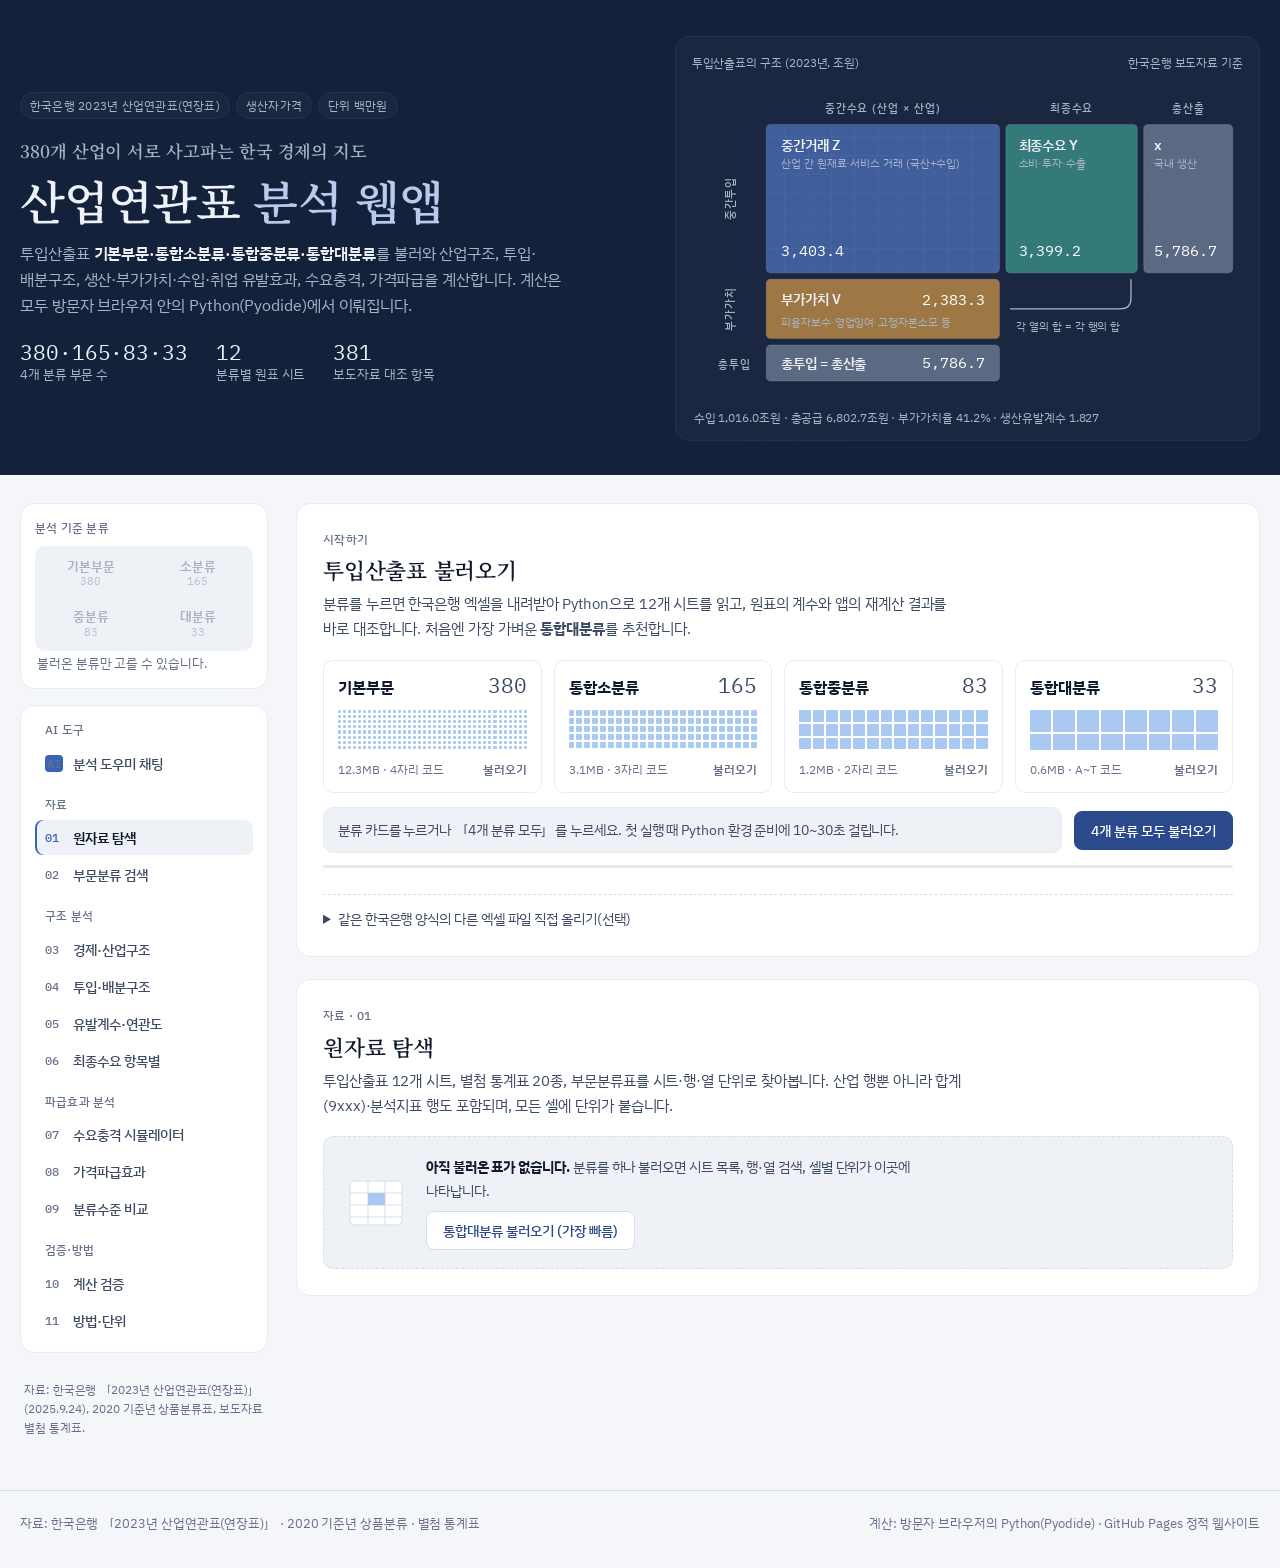
==== commit b9c948a7: "AI 도구: 분석 도우미 채팅 추가 - 왼쪽 메뉴 맨 위에 「AI 도구 · 분석 도우미 채팅」 추가 (기존 화면은 그대로) - 질문에서 산업 이름(4개 분류 명칭+별칭), 지표, " ====
--- a/index.html
+++ b/index.html
@@ -84,6 +84,8 @@
     </div>
     <div class="side-block side-nav-block">
       <nav class="nav tabs" role="tablist" aria-label="분석 화면">
+        <p class="nav-group">AI 도구</p>
+        <button role="tab" data-tab="chat" class="nav-ai"><span class="ix">AI</span>분석 도우미 채팅</button>
         <p class="nav-group">자료</p>
         <button role="tab" data-tab="explorer" aria-selected="true"><span class="ix">01</span>원자료 탐색</button>
         <button role="tab" data-tab="classify"><span class="ix">02</span>부문분류 검색</button>
@@ -155,7 +157,28 @@
       </details>
     </section>
 
+    <!-- ============ 분류 핵심 요약 (시작하기 바로 아래) ============ -->
+    <section class="insight insight-lg needs-data" id="lv-insight" aria-live="polite" hidden></section>
+
     <!-- 빈 상태 템플릿은 각 탭에 반복 배치 -->
+
+    <!-- ============ AI 도구: 분석 도우미 채팅 ============ -->
+    <section class="panel tab" id="tab-chat" role="tabpanel" hidden>
+      <div class="panel-head"><div>
+        <p class="eyebrow">AI 도구</p>
+        <h2>분석 도우미 채팅</h2>
+        <p class="panel-desc">「반도체 수출이 1조 줄면?」처럼 묻으면 질문에서 산업·지표·금액을 읽어 이 웹앱의 계산 기능으로 답합니다. 외부 AI 서버나 API 키를 쓰지 않아 <b>모든 숫자는 원표로 계산한 값</b>이며, 답은 지금 고른 분석 기준 분류로 계산됩니다.</p>
+      </div><span class="formula">Δx = (I − A<sup>d</sup>)<sup>−1</sup>Δf</span></div>
+      <div class="chat">
+        <div id="chat-log" class="chat-log" role="log" aria-live="polite" aria-label="대화 내용"></div>
+        <form id="chat-form" class="chat-form">
+          <label for="chat-input" class="visually-hidden">질문</label>
+          <input id="chat-input" autocomplete="off" placeholder="예: 반도체 수출이 1조 줄면 일자리는?">
+          <button type="submit" id="chat-send">보내기</button>
+          <button type="button" class="ghost" id="chat-clear">대화 지우기</button>
+        </form>
+      </div>
+    </section>
 
     <!-- ============ ① 원자료 탐색 ============ -->
     <section class="panel tab" id="tab-explorer" role="tabpanel">
@@ -219,6 +242,7 @@
           <button type="button" class="ghost quick-load" data-level="large">통합대분류 불러오기</button></div>
       </div>
       <div class="needs-data">
+        <div class="insight" id="st-insight" hidden></div>
         <div id="macro" class="cards"></div>
         <h3>부문별 구조 지표</h3>
         <div class="controls"><div class="grid3">
@@ -245,6 +269,7 @@
           <button type="button" class="ghost quick-load" data-level="large">통합대분류 불러오기</button></div>
       </div>
       <div class="needs-data">
+        <div class="insight" id="lk-insight" hidden></div>
         <div class="controls"><div class="grid2">
           <label>부문 검색<input id="lk-q" placeholder="이름 또는 코드"></label>
           <label>부문<select id="lk-sector"></select></label>
@@ -272,6 +297,7 @@
           <button type="button" class="ghost quick-load" data-level="large">통합대분류 불러오기</button></div>
       </div>
       <div class="needs-data">
+        <div class="insight" id="mu-insight" hidden></div>
         <p id="mu-emp-note" class="unit-note"></p>
         <div class="grid2 cols">
           <figure class="chart">
@@ -302,6 +328,7 @@
           <button type="button" class="ghost quick-load" data-level="large">통합대분류 불러오기</button></div>
       </div>
       <div class="needs-data">
+        <div class="insight" id="fd-insight" hidden></div>
         <div class="scroll"><table id="fd-table"></table></div>
         <h3>항목별 부문 유발액</h3>
         <div class="controls"><label>최종수요 항목<select id="fd-item"></select></label></div>
@@ -346,6 +373,7 @@
         </div>
         <p id="sim-status" role="status" class="status">시나리오를 추가하세요.</p>
         <div id="sim-result" hidden>
+          <div class="insight" id="sim-insight" hidden></div>
           <div id="sim-cards" class="cards"></div>
           <p id="sim-note" class="unit-note"></p>
           <h3>생산유발액 상위 15개 부문 <small>백만원 · 진한 부분 = 직접효과</small></h3>
@@ -388,6 +416,7 @@
         <div class="row"><button type="button" id="pr-run">가격파급 계산</button></div>
         <p id="pr-status" role="status" class="status">충격 유형과 상승률을 고른 뒤 계산하세요.</p>
         <div id="pr-result" hidden>
+          <div class="insight" id="pr-insight" hidden></div>
           <div id="pr-cards" class="cards"></div>
           <h3>가격 상승률 상위 20개 부문 <small>%</small></h3>
           <div id="pr-bars" class="bars"></div>
--- a/style.css
+++ b/style.css
@@ -297,3 +297,58 @@
   .empty-state{flex-direction:column;align-items:flex-start}
 }
 .formula sup,.formula sub{font-style:normal;font-size:.68em}
+
+/* ---------------- 핵심 요약 상자 ---------------- */
+.insight{background:var(--accent-soft);border:1px solid color-mix(in srgb,var(--accent-2) 28%,transparent);border-radius:var(--r-l);padding:16px 18px 18px;margin:2px 0 20px}
+.insight-head{display:flex;justify-content:space-between;align-items:baseline;gap:12px;flex-wrap:wrap;margin-bottom:12px}
+.insight-title{display:inline-flex;align-items:center;gap:9px;font-family:var(--font-display);font-weight:600;font-size:1.05rem;color:var(--ink)}
+.insight-title::before{content:"요약";font:600 .7rem var(--font-body);letter-spacing:.04em;color:var(--accent-ink);background:var(--accent-2);padding:3px 9px;border-radius:999px}
+.insight-sub{font-size:.76rem;color:var(--ink-2)}
+.ins-grid{display:grid;grid-template-columns:repeat(auto-fill,minmax(230px,1fr));gap:10px}
+.ins-card{display:flex;flex-direction:column;gap:4px;background:var(--surface);border:1px solid var(--line);border-radius:var(--r-m);padding:13px 15px 12px;min-width:0;box-shadow:0 1px 2px rgba(15,27,45,.04)}
+.ins-k{font-size:.74rem;font-weight:600;color:var(--accent-2);letter-spacing:.01em}
+.ins-v{font-size:1.08rem;font-weight:700;color:var(--ink);line-height:1.35;overflow-wrap:anywhere}
+.ins-t{font-size:.8rem;color:var(--ink-2);line-height:1.5}
+.ins-t b{color:var(--ink);font-weight:600}
+.ins-card.down .ins-v{color:var(--neg)}
+.ins-card.up .ins-v{color:var(--accent-2)}
+.insight-lg{padding:20px 22px 22px}
+.insight-lg .insight-title{font-size:1.2rem}
+.insight-lg .ins-grid{grid-template-columns:repeat(4,minmax(0,1fr))}
+@media (max-width:1180px){.insight-lg .ins-grid{grid-template-columns:repeat(2,minmax(0,1fr))}}
+@media (max-width:560px){.insight-lg .ins-grid,.ins-grid{grid-template-columns:1fr}}
+.insight-lg .ins-v{font-size:1.16rem}
+
+/* ---------------- AI 도구: 채팅 ---------------- */
+.nav-ai .ix{background:var(--accent-2);color:var(--accent-ink);border-radius:4px;text-align:center;font-size:.62rem;padding:1px 0}
+.nav button.nav-ai[aria-selected="true"] .ix{color:var(--accent-ink)}
+.visually-hidden{position:absolute;width:1px;height:1px;overflow:hidden;clip:rect(0 0 0 0);white-space:nowrap}
+.chat{border:1px solid var(--line);border-radius:var(--r-l);background:var(--paper);display:flex;flex-direction:column;overflow:hidden}
+.chat-log{height:min(62vh,600px);overflow-y:auto;padding:18px;display:flex;flex-direction:column;gap:12px}
+.chat-msg{display:flex}
+.chat-msg.user{justify-content:flex-end}
+.chat-bubble{max-width:min(760px,92%);padding:11px 14px;border-radius:14px;font-size:.92rem;line-height:1.6;min-width:0}
+.chat-msg.user .chat-bubble{background:var(--accent);color:var(--accent-ink);border-bottom-right-radius:4px}
+.chat-msg.bot .chat-bubble{background:var(--surface);border:1px solid var(--line);border-bottom-left-radius:4px;color:var(--ink)}
+.chat-msg.bot .chat-bubble::before{content:"분석 도우미";display:block;font-size:.7rem;font-weight:600;color:var(--accent-2);margin-bottom:4px}
+.chat-bubble p{margin:0 0 8px}
+.chat-bubble p:last-child{margin-bottom:0}
+.chat-bubble b{font-weight:600}
+.chat-note{font-size:.8rem;color:var(--muted)}
+.chat-cards{display:grid;grid-template-columns:repeat(auto-fill,minmax(170px,1fr));gap:8px;margin:8px 0}
+.chat-cards .ins-card{padding:10px 12px;box-shadow:none}
+.chat-cards .ins-v{font-size:1rem}
+.chat-table{max-height:320px;margin:8px 0}
+.chat-table table{font-size:.84rem}
+.chat-list{margin:4px 0 8px;padding-left:18px}
+.chat-list li{margin:3px 0;color:var(--ink-2)}
+.chat-chips{display:flex;flex-wrap:wrap;gap:6px;margin-top:8px}
+.chip{background:var(--accent-soft);color:var(--accent);border:1px solid transparent;border-radius:999px;padding:5px 11px;font-size:.8rem;font-weight:500}
+.chip:hover{border-color:var(--accent-2);filter:none}
+.chat-actions{display:flex;flex-wrap:wrap;gap:6px;margin-top:8px}
+.chat-go{padding:6px 12px;font-size:.82rem}
+.chat-typing{color:var(--muted);font-size:.86rem}
+.chat-form{display:flex;gap:8px;align-items:center;padding:12px;border-top:1px solid var(--line);background:var(--surface)}
+.chat-form input{margin:0;flex:1 1 auto;min-width:0}
+.chat-form button{flex:0 0 auto}
+@media (max-width:560px){.chat-form{flex-wrap:wrap}.chat-form input{flex-basis:100%}.chat-log{height:60vh;padding:12px}}
